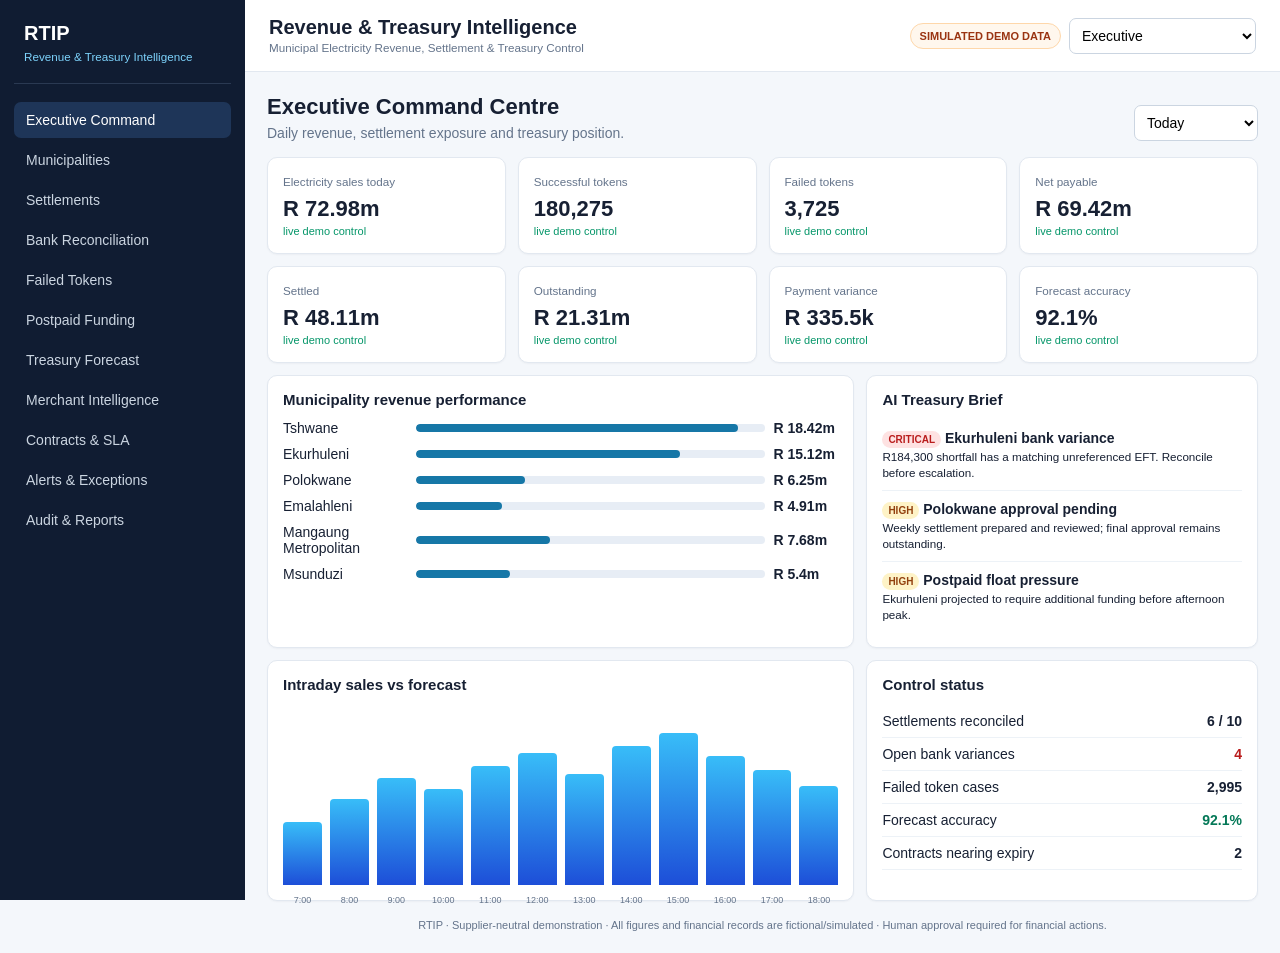
==== index.html @ b00dca7a "Add interactive RTIP public demo" ====
<!doctype html><html><head><meta charset="utf-8"><meta name="viewport" content="width=device-width,initial-scale=1"><title>RTIP — Revenue & Treasury Intelligence</title><style>
*{box-sizing:border-box}body{margin:0;font:14px Inter,Segoe UI,Arial;background:#f4f7fb;color:#172033}.app{display:grid;grid-template-columns:245px 1fr;min-height:100vh}.side{background:#101c32;color:#cbd5e1;padding:22px 14px;position:sticky;top:0;height:100vh}.brand{padding:0 10px 20px;border-bottom:1px solid #2a3952}.brand b{color:white;font-size:20px}.brand small{display:block;color:#7dd3fc;margin-top:5px}.nav{margin-top:16px}.nav button{width:100%;border:0;background:transparent;color:#cbd5e1;text-align:left;padding:10px 12px;border-radius:7px;margin:2px 0;cursor:pointer}.nav button:hover,.nav button.active{background:#1e3558;color:white}.main{min-width:0}.top{background:white;border-bottom:1px solid #e2e8f0;padding:16px 24px;display:flex;justify-content:space-between;gap:15px;align-items:center;position:sticky;top:0;z-index:3}.title h1{font-size:20px;margin:0}.title small{color:#64748b}.demo{font-size:11px;background:#fff7ed;color:#9a3412;border:1px solid #fed7aa;padding:6px 9px;border-radius:20px;font-weight:700}.controls{display:flex;gap:8px;align-items:center}select,button,input{font:inherit}.controls select,.filter{border:1px solid #cbd5e1;background:white;padding:8px;border-radius:7px}.content{padding:22px}.page{display:none}.page.active{display:block}.heading{display:flex;justify-content:space-between;align-items:end;margin-bottom:16px}.heading h2{margin:0;font-size:22px}.heading p{margin:5px 0 0;color:#64748b}.grid{display:grid;gap:12px}.kpis{grid-template-columns:repeat(4,1fr)}.card{background:white;border:1px solid #e2e8f0;border-radius:10px;padding:15px;box-shadow:0 1px 2px #0f172a0a}.kpi small{color:#64748b}.kpi strong{display:block;font-size:22px;margin-top:7px}.kpi em{font-style:normal;font-size:11px;color:#059669}.two{grid-template-columns:1.5fr 1fr;margin-top:12px}.three{grid-template-columns:repeat(3,1fr)}.card h3{margin:0 0 12px;font-size:15px}.barrow{display:grid;grid-template-columns:125px 1fr 65px;gap:8px;align-items:center;margin:10px 0}.bar{height:8px;background:#e7edf5;border-radius:8px;overflow:hidden}.bar i{display:block;height:100%;background:#1677a7;border-radius:8px}.brief{padding:10px 0;border-bottom:1px solid #edf2f7}.brief:last-child{border:0}.sev{display:inline-block;font-size:10px;font-weight:700;padding:3px 6px;border-radius:10px}.red{background:#fee2e2;color:#b91c1c}.amber{background:#fef3c7;color:#92400e}.green{background:#dcfce7;color:#166534}.blue{background:#dbeafe;color:#1d4ed8}table{width:100%;border-collapse:collapse;font-size:12px}th{text-align:left;color:#64748b;background:#f8fafc;padding:9px;border-bottom:1px solid #e2e8f0}td{padding:10px 9px;border-bottom:1px solid #edf2f7}tr:hover td{background:#f8fafc}.btn{border:1px solid #cbd5e1;background:white;padding:7px 10px;border-radius:6px;cursor:pointer}.btn.primary{background:#173b68;color:white;border-color:#173b68}.btn:active{transform:translateY(1px)}.workflow{display:flex;gap:4px;align-items:center;flex-wrap:wrap}.step{padding:5px 8px;background:#e2e8f0;border-radius:12px;font-size:10px}.step.done{background:#dcfce7;color:#166534}.step.now{background:#dbeafe;color:#1d4ed8;font-weight:700}.notice{padding:10px 12px;background:#eff6ff;border:1px solid #bfdbfe;color:#1e40af;border-radius:8px;margin-bottom:14px}.municipards{grid-template-columns:repeat(3,1fr)}.muni{cursor:pointer}.muni:hover{border-color:#60a5fa;box-shadow:0 5px 18px #0f172a14}.muni h3{margin-bottom:5px}.muni p{color:#64748b;margin:3px 0}.money{font-size:20px;font-weight:700;margin:12px 0}.chart{height:180px;display:flex;align-items:end;gap:8px;padding-top:15px}.col{flex:1;background:linear-gradient(#38bdf8,#1d4ed8);border-radius:4px 4px 0 0;min-width:12px;position:relative}.col span{position:absolute;bottom:-20px;width:100%;text-align:center;font-size:9px;color:#64748b}.modal{display:none;position:fixed;inset:0;background:#0f172a99;z-index:20;align-items:center;justify-content:center;padding:20px}.modal.show{display:flex}.modalbox{background:white;border-radius:12px;max-width:760px;width:100%;max-height:85vh;overflow:auto;padding:20px}.modalhead{display:flex;justify-content:space-between}.close{border:0;background:#e2e8f0;border-radius:20px;width:30px;height:30px}.factor{display:flex;justify-content:space-between;border-bottom:1px solid #edf2f7;padding:8px 0}.pos{color:#047857}.neg{color:#b91c1c}.audit{font-family:ui-monospace,monospace;font-size:11px}.foot{color:#64748b;font-size:11px;margin-top:18px;text-align:center}.mobile{display:none}
@media(max-width:900px){.app{grid-template-columns:1fr}.side{display:none;position:fixed;z-index:10;width:260px}.side.open{display:block}.mobile{display:inline-block}.kpis,.municipards,.three,.two{grid-template-columns:1fr 1fr}.top{padding:12px}.content{padding:14px}}@media(max-width:600px){.kpis,.municipards,.three,.two{grid-template-columns:1fr}.controls select{max-width:130px}.title small{display:none}.content{padding:10px}table{min-width:700px}.scroll{overflow:auto}}
</style></head><body><div class="app"><aside class="side" id="side"><div class="brand"><b>RTIP</b><small>Revenue & Treasury Intelligence</small></div><nav class="nav" id="nav"></nav></aside><main class="main"><header class="top"><button class="btn mobile" onclick="side.classList.toggle('open')">☰</button><div class="title"><h1>Revenue & Treasury Intelligence</h1><small>Municipal Electricity Revenue, Settlement & Treasury Control</small></div><div class="controls"><span class="demo">SIMULATED DEMO DATA</span><select id="role" onchange="roleChange()"><option>Executive</option><option>Treasury</option><option>Finance / Reconciliation</option><option>Operations</option><option>Municipality</option><option>Auditor</option></select></div></header><div class="content">
<section class="page active" id="dashboard"><div class="heading"><div><h2>Executive Command Centre</h2><p>Daily revenue, settlement exposure and treasury position.</p></div><select class="filter"><option>Today</option><option>Yesterday</option><option>Last 7 days</option><option>Month to date</option></select></div><div class="grid kpis" id="kpis"></div><div class="grid two"><div class="card"><h3>Municipality revenue performance</h3><div id="perf"></div></div><div class="card"><h3>AI Treasury Brief</h3><div class="brief"><span class="sev red">CRITICAL</span> <b>Ekurhuleni bank variance</b><br><small>R184,300 shortfall has a matching unreferenced EFT. Reconcile before escalation.</small></div><div class="brief"><span class="sev amber">HIGH</span> <b>Polokwane approval pending</b><br><small>Weekly settlement prepared and reviewed; final approval remains outstanding.</small></div><div class="brief"><span class="sev amber">HIGH</span> <b>Postpaid float pressure</b><br><small>Ekurhuleni projected to require additional funding before afternoon peak.</small></div></div></div><div class="grid two"><div class="card"><h3>Intraday sales vs forecast</h3><div class="chart" id="chart"></div></div><div class="card"><h3>Control status</h3><div class="factor"><span>Settlements reconciled</span><b>6 / 10</b></div><div class="factor"><span>Open bank variances</span><b class="neg">4</b></div><div class="factor"><span>Failed token cases</span><b>2,995</b></div><div class="factor"><span>Forecast accuracy</span><b class="pos">92.1%</b></div><div class="factor"><span>Contracts nearing expiry</span><b>2</b></div></div></div></section>
<section class="page" id="municipalities"><div class="heading"><div><h2>Municipality Intelligence</h2><p>South Africa → Province → Municipality → Merchant → Transaction → Meter</p></div></div><div class="grid municipards" id="munis"></div></section>
<section class="page" id="settlements"><div class="heading"><div><h2>Settlement Control</h2><p>Prepared → Reviewed → Approved → Paid → Reconciled</p></div></div><div class="notice">Gross sales − reversals/refunds − agreed fees − permitted deductions = net payable. All workflow actions in this demo are simulated.</div><div class="card scroll"><table><thead><tr><th>Municipality</th><th>Gross Sales</th><th>Net Payable</th><th>Status</th><th>Workflow</th><th>Action</th></tr></thead><tbody id="settleRows"></tbody></table></div></section>
<section class="page" id="reconciliation"><div class="heading"><div><h2>Bank Reconciliation</h2><p>Expected municipal obligations matched to bank settlement evidence.</p></div></div><div class="card scroll"><table><thead><tr><th>Reference</th><th>Municipality</th><th>Obligation</th><th>Bank Amount</th><th>Variance</th><th>SLA</th><th>Control</th></tr></thead><tbody id="bankRows"></tbody></table></div></section>
<section class="page" id="failed"><div class="heading"><div><h2>Failed Token Intelligence</h2><p>Customer-funds exposure, retry/reversal and case resolution.</p></div></div><div class="grid kpis"><div class="card kpi"><small>Failed today</small><strong>3,725</strong><em>2.03% of attempts</em></div><div class="card kpi"><small>Value exposed</small><strong>R 1.24m</strong></div><div class="card kpi"><small>Money deducted</small><strong>R 386k</strong></div><div class="card kpi"><small>Resolved within SLA</small><strong>94.6%</strong></div></div><div class="card scroll" style="margin-top:12px"><table><thead><tr><th>Case</th><th>Municipality</th><th>Meter</th><th>Amount</th><th>Reason</th><th>Funds</th><th>Workflow</th></tr></thead><tbody id="tokenRows"></tbody></table></div></section>
<section class="page" id="funding"><div class="heading"><div><h2>Postpaid Funding Intelligence</h2><p>Forecast-driven funding recommendations with human approval.</p></div></div><div class="grid three" id="fundCards"></div></section>
<section class="page" id="forecast"><div class="heading"><div><h2>Treasury Forecast</h2><p>7-day liquidity outlook and municipal obligation planning.</p></div><select class="filter" onchange="forecastToggle(this.value)"><option value="7">7 days</option><option value="30">30 days</option></select></div><div class="grid kpis"><div class="card kpi"><small>Opening position</small><strong>R 42.8m</strong></div><div class="card kpi"><small>7-day collections</small><strong>R 511.6m</strong></div><div class="card kpi"><small>Municipal obligations</small><strong>R 488.3m</strong></div><div class="card kpi"><small>Projected closing</small><strong>R 78.1m</strong></div></div><div class="card" style="margin-top:12px"><h3>Cash requirement forecast</h3><div class="chart" id="forecastChart"></div></div></section>
<section class="page" id="merchants"><div class="heading"><div><h2>Merchant Intelligence</h2><p>Performance across banks, retailers and handheld channels.</p></div></div><div class="card scroll"><table><thead><tr><th>Merchant</th><th>Channel</th><th>Customer No.</th><th>Sales</th><th>Transactions</th><th>Success</th></tr></thead><tbody><tr><td>Capitec</td><td>Bank</td><td>MER-10041</td><td>R 14.8m</td><td>38,204</td><td>99.4%</td></tr><tr><td>FNB</td><td>Bank</td><td>MER-10052</td><td>R 12.3m</td><td>31,990</td><td>99.1%</td></tr><tr><td>SPAR</td><td>Retail</td><td>MER-20118</td><td>R 9.7m</td><td>29,110</td><td>98.8%</td></tr><tr><td>Pick n Pay</td><td>Retail</td><td>MER-20126</td><td>R 8.4m</td><td>24,612</td><td>98.5%</td></tr><tr><td>Shoprite</td><td>Retail</td><td>MER-20133</td><td>R 10.1m</td><td>32,481</td><td>98.9%</td></tr><tr><td>Kazang</td><td>Handheld</td><td>MER-30105</td><td>R 6.9m</td><td>21,771</td><td>97.6%</td></tr><tr><td>Blu</td><td>Handheld</td><td>MER-30122</td><td>R 5.4m</td><td>18,302</td><td>97.9%</td></tr></tbody></table></div></section>
<section class="page" id="contracts"><div class="heading"><div><h2>Contracts & SLA</h2><p>Municipality-specific settlement rules and deadline controls.</p></div></div><div class="card scroll"><table><thead><tr><th>Municipality</th><th>Model</th><th>Frequency</th><th>Fee</th><th>Deadline</th><th>Expiry</th><th>Alert</th></tr></thead><tbody id="contractRows"></tbody></table></div></section>
<section class="page" id="alerts"><div class="heading"><div><h2>Alerts & Exceptions</h2><p>Prioritised anomalies with likely causes and recommended investigation.</p></div></div><div id="alertList"></div></section>
<section class="page" id="audit"><div class="heading"><div><h2>Audit & Reports</h2><p>Immutable-style demonstration evidence trail.</p></div><button class="btn" onclick="alert('Demo export prepared — no real data is downloaded.')">Export report</button></div><div class="card audit" id="auditList"></div></section>
<div class="foot">RTIP · Supplier-neutral demonstration · All figures and financial records are fictional/simulated · Human approval required for financial actions.</div></div></main></div>
<div class="modal" id="modal"><div class="modalbox"><div class="modalhead"><h2 id="modalTitle"></h2><button class="close" onclick="modal.classList.remove('show')">×</button></div><div id="modalBody"></div></div></div>
<script>
const pages=[['dashboard','Executive Command'],['municipalities','Municipalities'],['settlements','Settlements'],['reconciliation','Bank Reconciliation'],['failed','Failed Tokens'],['funding','Postpaid Funding'],['forecast','Treasury Forecast'],['merchants','Merchant Intelligence'],['contracts','Contracts & SLA'],['alerts','Alerts & Exceptions'],['audit','Audit & Reports']];
const mun=[['City of Tshwane','Gauteng','Prepaid + Postpaid',18.42,96.4,'Settled'],['City of Ekurhuleni','Gauteng','Prepaid + Postpaid',15.12,92.8,'Overdue / Variance'],['Polokwane Local Municipality','Limpopo','Prepaid',6.25,90.2,'Settlement Due'],['Emalahleni Local Municipality','Mpumalanga','Prepaid',4.91,87.5,'Under Reconciliation'],['Mangaung Metropolitan','Free State','Prepaid',7.68,95.1,'Settled'],['Msunduzi Local Municipality','KwaZulu-Natal','Prepaid + Postpaid',5.40,91.6,'Settlement Due'],['Drakenstein Local Municipality','Western Cape','Prepaid',3.12,94.7,'Settled'],['Sol Plaatje Local Municipality','Northern Cape','Prepaid',2.26,88.9,'Under Reconciliation'],['City of Matlosana','North West','Prepaid',2.87,89.4,'Settlement Due'],['Buffalo City Metropolitan','Eastern Cape','Prepaid + Postpaid',6.94,93.9,'Settled']];
const money=n=>'R '+n.toLocaleString('en-ZA',{maximumFractionDigits:2})+'m';
nav.innerHTML=pages.map((p,i)=>'<button class="'+(i?'':'active')+'" onclick="showPage(\''+p[0]+'\',this)">'+p[1]+'</button>').join('');
function showPage(id,b){document.querySelectorAll('.page').forEach(x=>x.classList.remove('active'));document.getElementById(id).classList.add('active');document.querySelectorAll('.nav button').forEach(x=>x.classList.remove('active'));b&&b.classList.add('active');side.classList.remove('open')}
const ks=[['Electricity sales today','R 72.98m'],['Successful tokens','180,275'],['Failed tokens','3,725'],['Net payable','R 69.42m'],['Settled','R 48.11m'],['Outstanding','R 21.31m'],['Payment variance','R 335.5k'],['Forecast accuracy','92.1%']];
kpis.innerHTML=ks.map(x=>'<div class="card kpi"><small>'+x[0]+'</small><strong>'+x[1]+'</strong><em>live demo control</em></div>').join('');
perf.innerHTML=mun.slice(0,6).map(x=>'<div class="barrow"><span>'+x[0].replace(' Local Municipality','').replace('City of ','')+'</span><div class="bar"><i style="width:'+Math.min(100,x[3]*5)+'%"></i></div><b>'+money(x[3])+'</b></div>').join('');
chart.innerHTML=[38,52,65,58,72,80,67,84,92,78,70,60].map((v,i)=>'<div class="col" style="height:'+v+'%"><span>'+(i+7)+':00</span></div>').join('');
munis.innerHTML=mun.map((x,i)=>'<div class="card muni" onclick="muniDetail('+i+')"><h3>'+x[0]+'</h3><p>'+x[1]+' · '+x[2]+'</p><div class="money">'+money(x[3])+'</div><span class="sev '+(x[5]=='Settled'?'green':x[5].includes('Variance')?'red':'amber')+'">'+x[5]+'</span> <span class="sev blue">Forecast '+x[4]+'%</span></div>').join('');
function muniDetail(i){const x=mun[i];modalTitle.textContent=x[0]+' — 360° Financial Record';modalBody.innerHTML='<div class="grid two"><div class="card"><h3>Commercial</h3><div class="factor"><span>Agreement</span><b>'+x[2]+'</b></div><div class="factor"><span>Settlement</span><b>Daily / T+1</b></div><div class="factor"><span>Commission</span><b>3.1%</b></div><div class="factor"><span>VAT</span><b>Fee VAT-inclusive</b></div></div><div class="card"><h3>Financial control</h3><div class="factor"><span>Sales today</span><b>'+money(x[3])+'</b></div><div class="factor"><span>Forecast accuracy</span><b>'+x[4]+'%</b></div><div class="factor"><span>Status</span><b>'+x[5]+'</b></div><div class="factor"><span>Variance</span><b>R '+(i%3? '96,400':'0')+'</b></div></div></div><div class="notice" style="margin-top:12px">Drill-down path: Province → Municipality → Merchant → Transaction → Meter. Demonstration values only.</div>';modal.classList.add('show')}
let settleState=[4,2,1,2,4,1,4,2,1,4];const steps=['Prepared','Reviewed','Approved','Paid','Reconciled'];
function drawSettles(){settleRows.innerHTML=mun.map((x,i)=>'<tr><td>'+x[0]+'</td><td>'+money(x[3])+'</td><td>'+money(x[3]*.952)+'</td><td><span class="sev '+(x[5]=='Settled'?'green':'amber')+'">'+x[5]+'</span></td><td><div class="workflow">'+steps.map((s,j)=>'<span class="step '+(j<settleState[i]?'done':j==settleState[i]?'now':'')+'">'+s+'</span>').join('')+'</div></td><td><button class="btn primary" '+(settleState[i]>=4?'disabled':'')+' onclick="advance('+i+')">Advance</button></td></tr>').join('')}drawSettles();
function advance(i){settleState[i]=Math.min(4,settleState[i]+1);drawSettles();log('Workflow advanced',mun[i][0]+' settlement moved to '+steps[settleState[i]])}
const banks=[['TSH/SETL/26-09-30','City of Tshwane',17.76,17.76,'Within SLA'],['EKU/SETL/26-09-30','City of Ekurhuleni',14.40,14.22,'Breached'],['POL/SETL/26-09-29','Polokwane',5.92,0,'At risk'],['EMA/SETL/26-09-29','Emalahleni',4.62,4.52,'Breached'],['MAN/SETL/26-09-30','Mangaung',7.37,7.37,'Within SLA']];
function drawBanks(){bankRows.innerHTML=banks.map((x,i)=>'<tr><td>'+x[0]+'</td><td>'+x[1]+'</td><td>'+money(x[2])+'</td><td>'+money(x[3])+'</td><td class="'+(x[2]==x[3]?'pos':'neg')+'">'+money(Math.abs(x[2]-x[3]))+'</td><td>'+x[4]+'</td><td><button class="btn" onclick="matchBank('+i+',this)">'+(x[2]==x[3]?'Matched':'Investigate')+'</button></td></tr>').join('')}drawBanks();
function matchBank(i,b){b.textContent='Matched (demo)';b.classList.add('primary');log('Bank match reviewed',banks[i][0])}
const cases=[['FT-90131','Emalahleni','12048112','R 150','Timeout after debit','Deducted'],['FT-90155','Buffalo City','12070341','R 250','Reference mismatch','Deducted'],['FT-90148','Matlosana','12055019','R 100','Float unavailable','Not deducted']];
let caseStep=[0,1,2];function drawCases(){tokenRows.innerHTML=cases.map((x,i)=>'<tr><td>'+x[0]+'</td><td>'+x[1]+'</td><td>'+x[2]+'</td><td>'+x[3]+'</td><td>'+x[4]+'</td><td>'+x[5]+'</td><td><button class="btn primary" onclick="caseNext('+i+')">'+['Investigate','Retry / Reverse','Resolve','Resolved'][caseStep[i]]+'</button></td></tr>').join('')}drawCases();function caseNext(i){caseStep[i]=Math.min(3,caseStep[i]+1);drawCases();log('Failed-token case updated',cases[i][0]+' → '+['Investigate','Retry / Reverse','Resolve','Resolved'][caseStep[i]])}
const funds=[['City of Tshwane',9.20,12,9.50,8.12,'16:40',['Month-end +22%','Cold snap +5%','7-day trend +7%']],['City of Ekurhuleni',7.95,10,7.80,7.41,'15:10',['Month-end +24%','Tariff change +11%','Demand trend +9%']],['Msunduzi',3.05,15,3.20,2.64,'18:20',['Pay-cycle +14%','Season +3%','Historic utilisation -5%']],['Buffalo City',4.25,12,4.10,3.38,'17:05',['Month-end +19%','Cold front +8%','Outage -7%']]];
fundCards.innerHTML=funds.map((x,i)=>'<div class="card"><h3>'+x[0]+'</h3><div class="factor"><span>Predicted requirement</span><b>'+money(x[1])+'</b></div><div class="factor"><span>Safety buffer</span><b>'+x[2]+'%</b></div><div class="factor"><span>Loaded / Used</span><b>'+money(x[3])+' / '+money(x[4])+'</b></div><div class="factor"><span>Predicted depletion</span><b>'+x[5]+'</b></div><h3 style="margin-top:15px">Forecast drivers</h3>'+x[6].map(y=>'<div class="factor"><span>'+y+'</span></div>').join('')+'<button class="btn primary" style="margin-top:12px" onclick="this.textContent=\'Approved (demo)\';log(\'Funding approved\',\''+x[0]+' '+money(x[1])+'\')">Approve recommendation</button></div>').join('');
function forecastToggle(n){forecastChart.innerHTML=Array.from({length:Math.min(+n,15)},(_,i)=>'<div class="col" style="height:'+(45+Math.sin(i*.8)*22+(i%5)*5)+'%"><span>D+'+(i+1)+'</span></div>').join('')}forecastToggle(7);
contractRows.innerHTML=mun.map((x,i)=>'<tr><td>'+x[0]+'</td><td>'+x[2]+'</td><td>'+(i%3?'Weekly':'Daily')+'</td><td>'+(2.9+(i%5)*.2).toFixed(1)+'%</td><td>'+(i%3?'T+3 15:00':'T+1 11:00')+'</td><td>'+(i==3?'30 Nov 2026':'31 Mar 2028')+'</td><td>'+(i==3?'<span class="sev amber">Expiry alert</span>':'<span class="sev green">Current</span>')+'</td></tr>').join('');
const als=[['Critical','Settlement mismatch','Emalahleni','Calculated obligation exceeds bank receipt by R96,400','Re-issue statement using current fee schedule'],['High','Excessive reversals','Ekurhuleni','Reversal ratio above control threshold','Review affected merchant route before settlement'],['High','Missing settlement file','Polokwane','Weekly file has not been released','Escalate outstanding approval'],['Medium','Revenue drop','Sol Plaatje','Sales 23% below same-hour baseline','Check retailer connectivity and reforecast'],['Medium','Unusual meter pattern','Emalahleni','14 purchases today vs 1.2 historic mean','Flag for investigation']];
alertList.innerHTML=als.map(x=>'<div class="card" style="margin-bottom:9px"><span class="sev '+(x[0]=='Critical'?'red':'amber')+'">'+x[0].toUpperCase()+'</span> <b>'+x[1]+' · '+x[2]+'</b><p>'+x[3]+'</p><small><b>Recommended:</b> '+x[4]+'</small></div>').join('');
let audits=[['06:05','system.scheduler','Settlement prepared','TSH/SETL/26-09-30'],['07:41','n.baloyi','Settlement reviewed','TSH/SETL/26-09-30'],['08:02','d.pretorius','Settlement approved','TSH/SETL/26-09-30'],['09:06','l.mthembu','Exception opened','AL-8801'],['10:22','n.baloyi','Variance logged','BR-5002'],['12:48','d.pretorius','Funding approved','PF-3101']];function drawAudit(){auditList.innerHTML=audits.map(x=>'<div class="factor"><span>'+x[0]+' · '+x[1]+'</span><b>'+x[2]+' · '+x[3]+'</b></div>').join('')}drawAudit();function log(a,e){audits.unshift([new Date().toLocaleTimeString([], {hour:'2-digit',minute:'2-digit'}),'demo.user',a,e]);drawAudit()}
function roleChange(){const r=role.value;if(r==='Municipality'){alert('Municipality role selected: demonstration view would be restricted to the municipality’s own financial records.');showPage('municipalities',document.querySelectorAll('.nav button')[1])}}
</script></body></html>
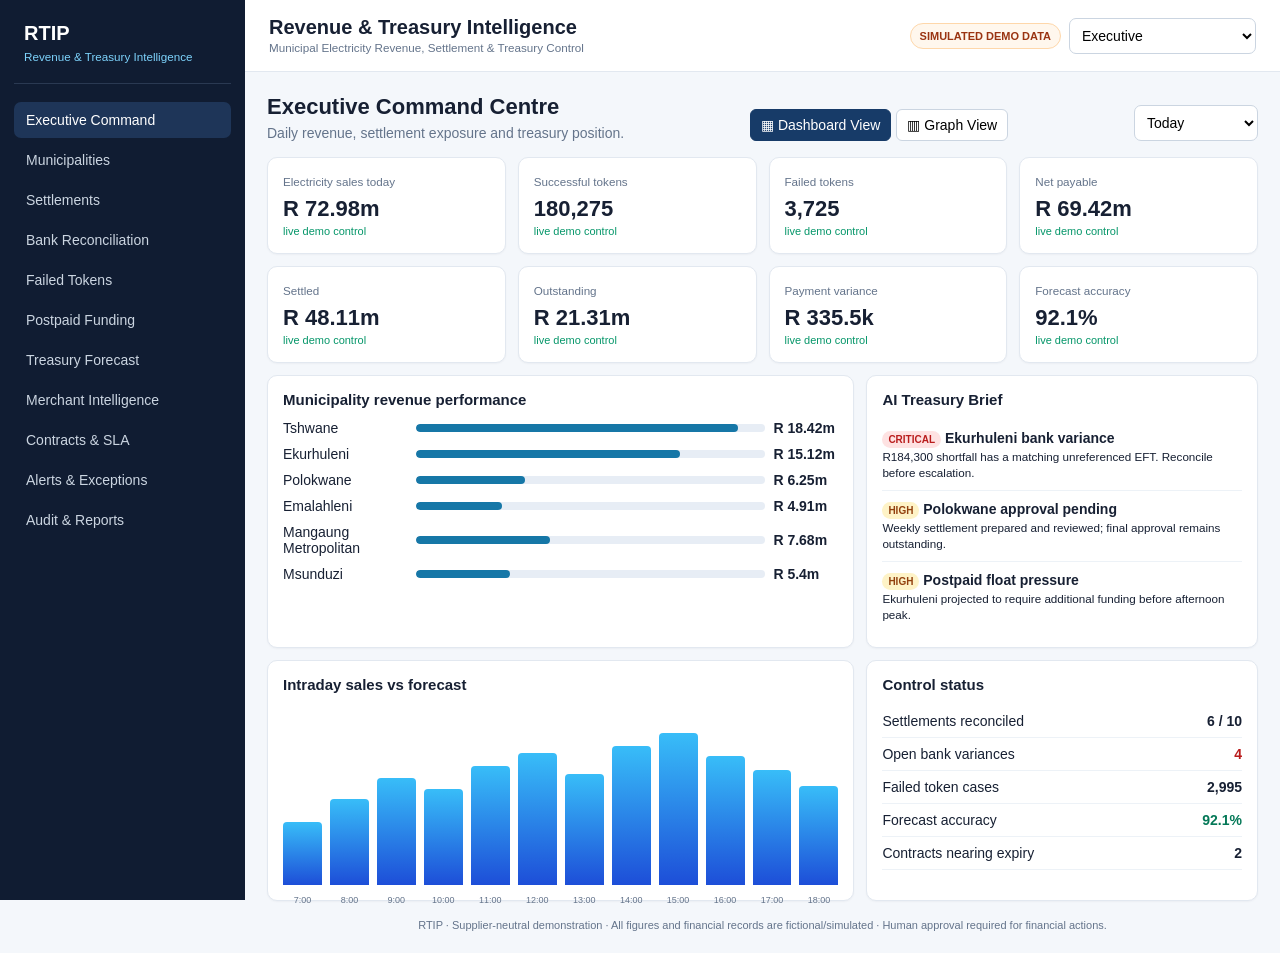
==== commit 78c6ee2c: "Add dashboard/graph view toggle and interactive treasury charts" ====
--- a/index.html
+++ b/index.html
@@ -1,8 +1,49 @@
 <!doctype html><html><head><meta charset="utf-8"><meta name="viewport" content="width=device-width,initial-scale=1"><title>RTIP — Revenue & Treasury Intelligence</title><style>
 *{box-sizing:border-box}body{margin:0;font:14px Inter,Segoe UI,Arial;background:#f4f7fb;color:#172033}.app{display:grid;grid-template-columns:245px 1fr;min-height:100vh}.side{background:#101c32;color:#cbd5e1;padding:22px 14px;position:sticky;top:0;height:100vh}.brand{padding:0 10px 20px;border-bottom:1px solid #2a3952}.brand b{color:white;font-size:20px}.brand small{display:block;color:#7dd3fc;margin-top:5px}.nav{margin-top:16px}.nav button{width:100%;border:0;background:transparent;color:#cbd5e1;text-align:left;padding:10px 12px;border-radius:7px;margin:2px 0;cursor:pointer}.nav button:hover,.nav button.active{background:#1e3558;color:white}.main{min-width:0}.top{background:white;border-bottom:1px solid #e2e8f0;padding:16px 24px;display:flex;justify-content:space-between;gap:15px;align-items:center;position:sticky;top:0;z-index:3}.title h1{font-size:20px;margin:0}.title small{color:#64748b}.demo{font-size:11px;background:#fff7ed;color:#9a3412;border:1px solid #fed7aa;padding:6px 9px;border-radius:20px;font-weight:700}.controls{display:flex;gap:8px;align-items:center}select,button,input{font:inherit}.controls select,.filter{border:1px solid #cbd5e1;background:white;padding:8px;border-radius:7px}.content{padding:22px}.page{display:none}.page.active{display:block}.heading{display:flex;justify-content:space-between;align-items:end;margin-bottom:16px}.heading h2{margin:0;font-size:22px}.heading p{margin:5px 0 0;color:#64748b}.grid{display:grid;gap:12px}.kpis{grid-template-columns:repeat(4,1fr)}.card{background:white;border:1px solid #e2e8f0;border-radius:10px;padding:15px;box-shadow:0 1px 2px #0f172a0a}.kpi small{color:#64748b}.kpi strong{display:block;font-size:22px;margin-top:7px}.kpi em{font-style:normal;font-size:11px;color:#059669}.two{grid-template-columns:1.5fr 1fr;margin-top:12px}.three{grid-template-columns:repeat(3,1fr)}.card h3{margin:0 0 12px;font-size:15px}.barrow{display:grid;grid-template-columns:125px 1fr 65px;gap:8px;align-items:center;margin:10px 0}.bar{height:8px;background:#e7edf5;border-radius:8px;overflow:hidden}.bar i{display:block;height:100%;background:#1677a7;border-radius:8px}.brief{padding:10px 0;border-bottom:1px solid #edf2f7}.brief:last-child{border:0}.sev{display:inline-block;font-size:10px;font-weight:700;padding:3px 6px;border-radius:10px}.red{background:#fee2e2;color:#b91c1c}.amber{background:#fef3c7;color:#92400e}.green{background:#dcfce7;color:#166534}.blue{background:#dbeafe;color:#1d4ed8}table{width:100%;border-collapse:collapse;font-size:12px}th{text-align:left;color:#64748b;background:#f8fafc;padding:9px;border-bottom:1px solid #e2e8f0}td{padding:10px 9px;border-bottom:1px solid #edf2f7}tr:hover td{background:#f8fafc}.btn{border:1px solid #cbd5e1;background:white;padding:7px 10px;border-radius:6px;cursor:pointer}.btn.primary{background:#173b68;color:white;border-color:#173b68}.btn:active{transform:translateY(1px)}.workflow{display:flex;gap:4px;align-items:center;flex-wrap:wrap}.step{padding:5px 8px;background:#e2e8f0;border-radius:12px;font-size:10px}.step.done{background:#dcfce7;color:#166534}.step.now{background:#dbeafe;color:#1d4ed8;font-weight:700}.notice{padding:10px 12px;background:#eff6ff;border:1px solid #bfdbfe;color:#1e40af;border-radius:8px;margin-bottom:14px}.municipards{grid-template-columns:repeat(3,1fr)}.muni{cursor:pointer}.muni:hover{border-color:#60a5fa;box-shadow:0 5px 18px #0f172a14}.muni h3{margin-bottom:5px}.muni p{color:#64748b;margin:3px 0}.money{font-size:20px;font-weight:700;margin:12px 0}.chart{height:180px;display:flex;align-items:end;gap:8px;padding-top:15px}.col{flex:1;background:linear-gradient(#38bdf8,#1d4ed8);border-radius:4px 4px 0 0;min-width:12px;position:relative}.col span{position:absolute;bottom:-20px;width:100%;text-align:center;font-size:9px;color:#64748b}.modal{display:none;position:fixed;inset:0;background:#0f172a99;z-index:20;align-items:center;justify-content:center;padding:20px}.modal.show{display:flex}.modalbox{background:white;border-radius:12px;max-width:760px;width:100%;max-height:85vh;overflow:auto;padding:20px}.modalhead{display:flex;justify-content:space-between}.close{border:0;background:#e2e8f0;border-radius:20px;width:30px;height:30px}.factor{display:flex;justify-content:space-between;border-bottom:1px solid #edf2f7;padding:8px 0}.pos{color:#047857}.neg{color:#b91c1c}.audit{font-family:ui-monospace,monospace;font-size:11px}.foot{color:#64748b;font-size:11px;margin-top:18px;text-align:center}.mobile{display:none}
+
+.view-toggle{display:flex;gap:5px;align-items:center}
+.view-toggle button{white-space:nowrap}
+.graph-toolbar{display:flex;gap:10px;align-items:center;flex-wrap:wrap;margin-bottom:12px}
+.graph-toolbar label{font-size:12px;color:#475569;font-weight:600}
+.graph-toolbar select{border:1px solid #cbd5e1;border-radius:7px;padding:7px;background:#fff}
+.graph-stage{width:100%;overflow-x:auto}
+.graph-stage svg{display:block;width:100%;height:auto;min-width:650px;max-height:680px}
+.graph-key{display:inline-block;width:10px;height:10px;margin-right:5px;border-radius:3px}
+.graph-legend{display:flex;gap:15px;flex-wrap:wrap;font-size:12px;color:#475569;margin:12px 0 0}
+.graph-donut{height:160px;width:160px;display:grid;place-items:center;border-radius:100%;flex-shrink:0}
+.graph-donut-inner{height:116px;width:116px;background:white;border-radius:100%;display:flex;align-items:center;justify-content:center;flex-direction:column}
+.graph-donut-inner strong{font-size:27px;color:#173b68}
+.graph-settle{display:flex;align-items:center;justify-content:center;gap:20px;flex-wrap:wrap;min-height:230px}
+.graph-settle-label b{display:block;font-size:18px;color:#172033;margin:6px 0 16px}
+.graph-help{color:#64748b;font-size:11px;margin-top:12px}
+@media(max-width:900px){.heading:has(.view-toggle){flex-wrap:wrap;gap:10px}.graph-stage svg{width:680px}}
 @media(max-width:900px){.app{grid-template-columns:1fr}.side{display:none;position:fixed;z-index:10;width:260px}.side.open{display:block}.mobile{display:inline-block}.kpis,.municipards,.three,.two{grid-template-columns:1fr 1fr}.top{padding:12px}.content{padding:14px}}@media(max-width:600px){.kpis,.municipards,.three,.two{grid-template-columns:1fr}.controls select{max-width:130px}.title small{display:none}.content{padding:10px}table{min-width:700px}.scroll{overflow:auto}}
 </style></head><body><div class="app"><aside class="side" id="side"><div class="brand"><b>RTIP</b><small>Revenue & Treasury Intelligence</small></div><nav class="nav" id="nav"></nav></aside><main class="main"><header class="top"><button class="btn mobile" onclick="side.classList.toggle('open')">☰</button><div class="title"><h1>Revenue & Treasury Intelligence</h1><small>Municipal Electricity Revenue, Settlement & Treasury Control</small></div><div class="controls"><span class="demo">SIMULATED DEMO DATA</span><select id="role" onchange="roleChange()"><option>Executive</option><option>Treasury</option><option>Finance / Reconciliation</option><option>Operations</option><option>Municipality</option><option>Auditor</option></select></div></header><div class="content">
-<section class="page active" id="dashboard"><div class="heading"><div><h2>Executive Command Centre</h2><p>Daily revenue, settlement exposure and treasury position.</p></div><select class="filter"><option>Today</option><option>Yesterday</option><option>Last 7 days</option><option>Month to date</option></select></div><div class="grid kpis" id="kpis"></div><div class="grid two"><div class="card"><h3>Municipality revenue performance</h3><div id="perf"></div></div><div class="card"><h3>AI Treasury Brief</h3><div class="brief"><span class="sev red">CRITICAL</span> <b>Ekurhuleni bank variance</b><br><small>R184,300 shortfall has a matching unreferenced EFT. Reconcile before escalation.</small></div><div class="brief"><span class="sev amber">HIGH</span> <b>Polokwane approval pending</b><br><small>Weekly settlement prepared and reviewed; final approval remains outstanding.</small></div><div class="brief"><span class="sev amber">HIGH</span> <b>Postpaid float pressure</b><br><small>Ekurhuleni projected to require additional funding before afternoon peak.</small></div></div></div><div class="grid two"><div class="card"><h3>Intraday sales vs forecast</h3><div class="chart" id="chart"></div></div><div class="card"><h3>Control status</h3><div class="factor"><span>Settlements reconciled</span><b>6 / 10</b></div><div class="factor"><span>Open bank variances</span><b class="neg">4</b></div><div class="factor"><span>Failed token cases</span><b>2,995</b></div><div class="factor"><span>Forecast accuracy</span><b class="pos">92.1%</b></div><div class="factor"><span>Contracts nearing expiry</span><b>2</b></div></div></div></section>
+<section class="page active" id="dashboard"><div class="heading"><div><h2>Executive Command Centre</h2><p>Daily revenue, settlement exposure and treasury position.</p></div><div class="view-toggle"><button class="btn primary" id="overviewButton" onclick="toggleGraphView(false)">▦ Dashboard View</button><button class="btn" id="graphButton" onclick="toggleGraphView(true)">▥ Graph View</button></div><select class="filter"><option>Today</option><option>Yesterday</option><option>Last 7 days</option><option>Month to date</option></select></div><div class="grid kpis" id="kpis"></div><div id="overviewCharts"><div class="grid two"><div class="card"><h3>Municipality revenue performance</h3><div id="perf"></div></div><div class="card"><h3>AI Treasury Brief</h3><div class="brief"><span class="sev red">CRITICAL</span> <b>Ekurhuleni bank variance</b><br><small>R184,300 shortfall has a matching unreferenced EFT. Reconcile before escalation.</small></div><div class="brief"><span class="sev amber">HIGH</span> <b>Polokwane approval pending</b><br><small>Weekly settlement prepared and reviewed; final approval remains outstanding.</small></div><div class="brief"><span class="sev amber">HIGH</span> <b>Postpaid float pressure</b><br><small>Ekurhuleni projected to require additional funding before afternoon peak.</small></div></div></div><div class="grid two"><div class="card"><h3>Intraday sales vs forecast</h3><div class="chart" id="chart"></div></div><div class="card"><h3>Control status</h3><div class="factor"><span>Settlements reconciled</span><b>6 / 10</b></div><div class="factor"><span>Open bank variances</span><b class="neg">4</b></div><div class="factor"><span>Failed token cases</span><b>2,995</b></div><div class="factor"><span>Forecast accuracy</span><b class="pos">92.1%</b></div><div class="factor"><span>Contracts nearing expiry</span><b>2</b></div></div></div>
+</div><div id="graphView" hidden>
+  <div class="card" style="margin-top:12px">
+    <div class="graph-toolbar">
+      <label for="graphMetric">Compare</label>
+      <select id="graphMetric" onchange="renderGraphView()">
+        <option value="municipality">Municipality sales</option>
+        <option value="settlement">Municipal settlement vs payment</option>
+        <option value="merchant">Merchant sales</option>
+        <option value="postpaid">Postpaid funding</option>
+      </select>
+      <label for="graphType">Graph style</label>
+      <select id="graphType" onchange="renderGraphView()"><option value="bar">Bar graph</option><option value="line">Line graph</option></select>
+    </div>
+    <h3 id="graphTitle">Municipality sales</h3>
+    <div class="graph-stage" id="mainGraph" role="img" aria-label="Executive performance graph"></div>
+    <div class="graph-legend" id="graphLegend"></div>
+    <p class="graph-help">Amounts in R millions. Hover over graph values for detail. All values are simulated demo examples.</p>
+  </div>
+  <div class="grid two">
+    <div class="card"><h3>Settlements: paid vs outstanding</h3><div id="settlementSplit"></div></div>
+    <div class="card"><h3>Postpaid funding requirements</h3><div class="graph-stage" id="fundingComparison"></div><div class="graph-legend" id="fundingLegend"></div></div>
+  </div>
+  <div class="notice" style="margin-top:12px">SIMULATED DEMO DATA — Graphs do not represent live transaction, municipal or bank data.</div>
+</div></section>
 <section class="page" id="municipalities"><div class="heading"><div><h2>Municipality Intelligence</h2><p>South Africa → Province → Municipality → Merchant → Transaction → Meter</p></div></div><div class="grid municipards" id="munis"></div></section>
 <section class="page" id="settlements"><div class="heading"><div><h2>Settlement Control</h2><p>Prepared → Reviewed → Approved → Paid → Reconciled</p></div></div><div class="notice">Gross sales − reversals/refunds − agreed fees − permitted deductions = net payable. All workflow actions in this demo are simulated.</div><div class="card scroll"><table><thead><tr><th>Municipality</th><th>Gross Sales</th><th>Net Payable</th><th>Status</th><th>Workflow</th><th>Action</th></tr></thead><tbody id="settleRows"></tbody></table></div></section>
 <section class="page" id="reconciliation"><div class="heading"><div><h2>Bank Reconciliation</h2><p>Expected municipal obligations matched to bank settlement evidence.</p></div></div><div class="card scroll"><table><thead><tr><th>Reference</th><th>Municipality</th><th>Obligation</th><th>Bank Amount</th><th>Variance</th><th>SLA</th><th>Control</th></tr></thead><tbody id="bankRows"></tbody></table></div></section>
@@ -43,4 +84,51 @@
 alertList.innerHTML=als.map(x=>'<div class="card" style="margin-bottom:9px"><span class="sev '+(x[0]=='Critical'?'red':'amber')+'">'+x[0].toUpperCase()+'</span> <b>'+x[1]+' · '+x[2]+'</b><p>'+x[3]+'</p><small><b>Recommended:</b> '+x[4]+'</small></div>').join('');
 let audits=[['06:05','system.scheduler','Settlement prepared','TSH/SETL/26-09-30'],['07:41','n.baloyi','Settlement reviewed','TSH/SETL/26-09-30'],['08:02','d.pretorius','Settlement approved','TSH/SETL/26-09-30'],['09:06','l.mthembu','Exception opened','AL-8801'],['10:22','n.baloyi','Variance logged','BR-5002'],['12:48','d.pretorius','Funding approved','PF-3101']];function drawAudit(){auditList.innerHTML=audits.map(x=>'<div class="factor"><span>'+x[0]+' · '+x[1]+'</span><b>'+x[2]+' · '+x[3]+'</b></div>').join('')}drawAudit();function log(a,e){audits.unshift([new Date().toLocaleTimeString([], {hour:'2-digit',minute:'2-digit'}),'demo.user',a,e]);drawAudit()}
 function roleChange(){const r=role.value;if(r==='Municipality'){alert('Municipality role selected: demonstration view would be restricted to the municipality’s own financial records.');showPage('municipalities',document.querySelectorAll('.nav button')[1])}}
+
+function toggleGraphView(isGraph){
+  document.getElementById('overviewCharts').hidden=isGraph;
+  document.getElementById('graphView').hidden=!isGraph;
+  overviewButton.classList.toggle('primary',!isGraph);
+  graphButton.classList.toggle('primary',isGraph);
+  if(isGraph)renderGraphView();
+}
+function graphSafe(s){return String(s).replace(/[&<>"']/g,c=>({'&':'&amp;','<':'&lt;','>':'&gt;','"':'&quot;',"'":'&#39;'}[c]));}
+function graphMoney(n){return 'R '+Number(n).toFixed(2)+'m';}
+function graphKeys(series){return series.map(s=>'<span><i class="graph-key" style="background:'+s.color+'"></i>'+graphSafe(s.name)+'</span>').join('');}
+function graphDraw(labels,series,type){
+  const navy='#173b68',height=type==='line'?340:Math.max(235,labels.length*(series.length>1?49:38)+76);
+  const max=Math.max(1,...series.flatMap(s=>s.values))*1.16;
+  let parts=['<svg xmlns="http://www.w3.org/2000/svg" viewBox="0 0 900 '+height+'" aria-hidden="true">'];
+  if(type==='line'){
+    const l=60,r=857,t=28,b=260,ph=b-t;
+    for(let tick=0;tick<5;tick++){const y=b-tick*ph/4;parts.push('<line x1="'+l+'" y1="'+y+'" x2="'+r+'" y2="'+y+'" stroke="#e2e8f0"/><text x="'+(l-7)+'" y="'+(y+4)+'" font-size="11" text-anchor="end" fill="#64748b">'+(max*tick/4).toFixed(1)+'</text>');}
+    labels.forEach((label,i)=>{const x=l+(labels.length===1?.5:i/(labels.length-1))*(r-l);if(labels.length>7 && i%2 && i!==labels.length-1)return;parts.push('<text x="'+x+'" y="'+(b+22)+'" font-size="11" text-anchor="end" transform="rotate(-30 '+x+' '+(b+22)+')" fill="#64748b">'+graphSafe(label.slice(0,14))+'</text>');});
+    series.forEach(s=>{const coords=s.values.map((v,i)=>[l+(labels.length===1?.5:i/(labels.length-1))*(r-l),b-v/max*ph]);parts.push('<polyline points="'+coords.map(p=>p.join(',')).join(' ')+'" fill="none" stroke="'+s.color+'" stroke-width="3"/>');coords.forEach((p,i)=>parts.push('<circle cx="'+p[0]+'" cy="'+p[1]+'" r="5" fill="'+s.color+'" stroke="white" stroke-width="2"><title>'+graphSafe(labels[i]+' — '+s.name+' '+graphMoney(s.values[i]))+'</title></circle>'));});
+  }else{
+    const l=220,wide=610,top=31,row=(height-76)/labels.length;
+    for(let tick=0;tick<5;tick++){const x=l+tick*wide/4;parts.push('<line x1="'+x+'" y1="'+top+'" x2="'+x+'" y2="'+(height-38)+'" stroke="#e2e8f0"/><text x="'+x+'" y="'+(height-19)+'" font-size="11" text-anchor="middle" fill="#64748b">'+(max*tick/4).toFixed(1)+'</text>');}
+    labels.forEach((label,i)=>{const y=top+i*row;parts.push('<text x="'+(l-10)+'" y="'+(y+row/2+4)+'" text-anchor="end" font-size="11" fill="#334155">'+graphSafe(label.length>26?label.slice(0,25)+'…':label)+'</text>');const bh=series.length>1?15:20;const gh=series.length*bh+(series.length-1)*3;series.forEach((s,si)=>{const by=y+(row-gh)/2+si*(bh+3),len=s.values[i]/max*wide;parts.push('<rect x="'+l+'" y="'+by+'" width="'+len+'" height="'+bh+'" rx="4" fill="'+s.color+'"><title>'+graphSafe(label+' — '+s.name+' '+graphMoney(s.values[i]))+'</title></rect>');});});
+  }
+  return parts.join('')+'</svg>';
+}
+function renderGraphView(){
+  const navy='#173b68',teal='#0f766e',blue='#0284c7';
+  const merch=[['Capitec',14.8],['FNB',12.3],['SPAR',9.7],['Pick n Pay',8.4],['Shoprite',10.1],['Kazang',6.9],['Blu',5.4]];
+  const data={
+    municipality:{title:'Sales by municipality',labels:mun.map(x=>x[0].replace('City of ','').replace(' Local Municipality','').replace(' Metropolitan','')),series:[{name:'Sales',color:navy,values:mun.map(x=>x[3])}]},
+    settlement:{title:'Settlement obligations versus bank payments',labels:banks.map(x=>x[1].replace('City of ','')),series:[{name:'Obligation',color:navy,values:banks.map(x=>x[2])},{name:'Bank paid',color:teal,values:banks.map(x=>x[3])}]},
+    merchant:{title:'Electricity sales by merchant',labels:merch.map(x=>x[0]),series:[{name:'Sales',color:blue,values:merch.map(x=>x[1])}]},
+    postpaid:{title:'Postpaid funding — projected versus loaded',labels:funds.map(x=>x[0].replace('City of ','')),series:[{name:'Projected',color:navy,values:funds.map(x=>x[1])},{name:'Loaded',color:teal,values:funds.map(x=>x[3])}]}
+  };
+  const picked=data[graphMetric.value];
+  graphTitle.textContent=picked.title+' (R millions)';
+  mainGraph.innerHTML=graphDraw(picked.labels,picked.series,graphType.value);
+  graphLegend.innerHTML=graphKeys(picked.series);
+  const ratio=Math.round(48.11/(48.11+21.31)*100);
+  settlementSplit.innerHTML='<div class="graph-settle"><div class="graph-donut" style="background:conic-gradient('+navy+' '+ratio+'%,#cbd5e1 '+ratio+'%)"><div class="graph-donut-inner"><strong>'+ratio+'%</strong><small>Settled</small></div></div><div class="graph-settle-label"><div><i class="graph-key" style="background:'+navy+'"></i>Settled<b>R 48.11m</b></div><div><i class="graph-key" style="background:#cbd5e1"></i>Outstanding<b>R 21.31m</b></div></div></div>';
+  const series=data.postpaid.series;
+  fundingComparison.innerHTML=graphDraw(data.postpaid.labels,series,'bar');
+  fundingLegend.innerHTML=graphKeys(series);
+}
+
 </script></body></html>
